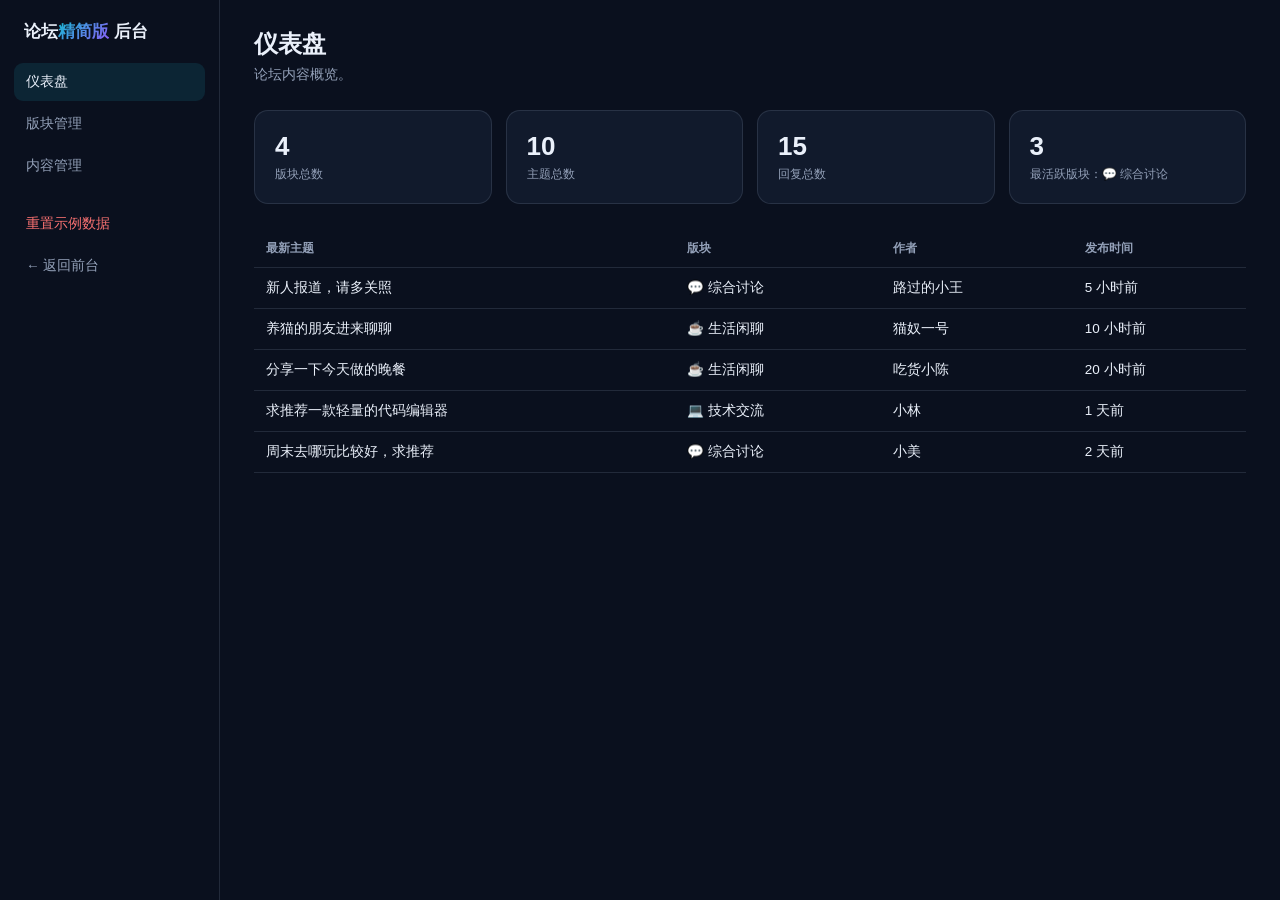
==== admin.html @ 9d1b9095 "Initial commit: functional forum/BBS system with moderation backend (frontend + admin)" ====
<!DOCTYPE html>
<html lang="zh-CN">
<head>
<meta charset="UTF-8">
<meta name="viewport" content="width=device-width, initial-scale=1.0">
<title>版主后台 · 论坛系统（精简开源版）</title>
<link rel="stylesheet" href="style.css">
</head>
<body>
  <div class="admin-layout">
    <aside class="sidebar">
      <div class="brand">论坛<span class="accent">精简版</span> 后台</div>
      <div class="side-link active" data-view="dashboard">仪表盘</div>
      <div class="side-link" data-view="boards">版块管理</div>
      <div class="side-link" data-view="threads">内容管理</div>
      <div class="side-link" id="btnResetData" style="margin-top:20px;color:var(--red)">重置示例数据</div>
      <a href="index.html" class="side-link">← 返回前台</a>
    </aside>

    <main class="admin-main">
      <section id="view-dashboard" class="admin-view active">
        <div class="page-head"><h1>仪表盘</h1><p>论坛内容概览。</p></div>
        <div class="stat-grid" id="statGrid"></div>
        <table>
          <thead><tr><th>最新主题</th><th>版块</th><th>作者</th><th>发布时间</th></tr></thead>
          <tbody id="recentThreadsBody"></tbody>
        </table>
      </section>

      <section id="view-boards" class="admin-view">
        <div class="page-head"><h1>版块管理</h1><p>添加、编辑或删除版块。删除版块会同时删除其下的所有主题和回复。</p></div>
        <div class="table-toolbar">
          <span></span>
          <button class="btn btn-primary btn-sm" id="btnAddBoard">+ 新增版块</button>
        </div>
        <table>
          <thead><tr><th>图标</th><th>版块名称</th><th>简介</th><th>主题数</th><th>操作</th></tr></thead>
          <tbody id="boardsBody"></tbody>
        </table>
      </section>

      <section id="view-threads" class="admin-view">
        <div class="page-head"><h1>内容管理</h1><p>置顶、锁定或删除主题帖。</p></div>
        <table>
          <thead><tr><th>标题</th><th>版块</th><th>作者</th><th>回复数</th><th>浏览数</th><th>状态</th><th>操作</th></tr></thead>
          <tbody id="threadsBody"></tbody>
        </table>
      </section>
    </main>
  </div>

  <div class="modal-backdrop" id="boardModalBackdrop">
    <div class="modal">
      <button class="modal-close" id="btnCloseBoardModal">&times;</button>
      <h2 id="boardModalTitle">新增版块</h2>
      <div id="boardModalMsg"></div>
      <form id="boardForm" novalidate>
        <input type="hidden" id="boardIdInput">
        <div class="field"><label>图标（Emoji）</label><input id="boardIconInput" type="text" required maxlength="4" placeholder="💬"></div>
        <div class="field"><label>版块名称</label><input id="boardNameInput" type="text" required></div>
        <div class="field"><label>简介</label><textarea id="boardDescInput" rows="3" required></textarea></div>
        <button type="submit" class="btn btn-primary btn-block">保存</button>
      </form>
    </div>
  </div>

  <script src="data.js"></script>
  <script src="admin.js"></script>
</body>
</html>
---- style.css ----
:root{--ink:#0A101E;--surface:#111a2c;--surface2:#16223a;--line:rgba(147,160,184,.18);--muted:#93A0B8;--text:#EAF0FA;--cyan:#19B8D4;--violet:#8B5CF6;--green:#3ED598;--red:#F87171;--amber:#F59E0B;--radius:14px;color-scheme:dark}
*{box-sizing:border-box}
body{margin:0;background:var(--ink);color:var(--text);font-family:-apple-system,BlinkMacSystemFont,"Segoe UI","PingFang SC","Microsoft YaHei",sans-serif;min-height:100vh}
a{color:inherit;text-decoration:none}

.topbar{display:flex;align-items:center;justify-content:space-between;padding:16px 32px;border-bottom:1px solid var(--line)}
.brand{font-size:17px;font-weight:700}
.brand .accent{background:linear-gradient(135deg,var(--cyan),var(--violet));-webkit-background-clip:text;background-clip:text;color:transparent}
.nav-link{font-size:13px;color:var(--muted);border:1px solid var(--line);padding:7px 14px;border-radius:8px}
.nav-link:hover{border-color:var(--cyan);color:var(--text)}

.container{max-width:1100px;margin:0 auto;padding:28px 32px}
.page-head h1{font-size:24px;font-weight:700;margin:0 0 6px}
.page-head p{color:var(--muted);font-size:14px;margin:0 0 26px;max-width:700px}

.view{display:none}
.view.active{display:block}

.back-link{display:inline-block;font-size:12.5px;color:var(--muted);margin-bottom:16px}
.back-link:hover{color:var(--cyan)}

/* boards */
.board-grid{display:grid;grid-template-columns:repeat(auto-fill,minmax(260px,1fr));gap:16px}
.board-card{display:flex;gap:14px;background:var(--surface);border:1px solid var(--line);border-radius:var(--radius);padding:20px;cursor:pointer;transition:transform .2s,border-color .2s}
.board-card:hover{transform:translateY(-3px);border-color:rgba(25,184,212,.4)}
.board-card__icon{font-size:30px;line-height:1}
.board-card__body h3{margin:0 0 4px;font-size:15px}
.board-card__body p{margin:0 0 10px;font-size:12.5px;color:var(--muted)}
.board-card__count{font-size:12px;color:var(--cyan);font-weight:600}

/* thread list */
.thread-list{display:flex;flex-direction:column;gap:8px;margin-bottom:30px}
.thread-row{display:flex;justify-content:space-between;align-items:center;gap:16px;background:var(--surface);border:1px solid var(--line);border-radius:10px;padding:14px 16px;cursor:pointer;transition:border-color .2s}
.thread-row:hover{border-color:rgba(25,184,212,.4)}
.thread-row.pinned{border-color:rgba(245,158,11,.35);background:rgba(245,158,11,.05)}
.thread-row__title{font-size:14px;font-weight:600;margin-bottom:4px}
.thread-row__meta{font-size:12px;color:var(--muted)}
.thread-row__stats{display:flex;gap:14px;font-size:12px;color:var(--muted);flex-shrink:0;white-space:nowrap}

/* thread detail */
.thread-detail{background:var(--surface);border:1px solid var(--line);border-radius:var(--radius);padding:24px;margin-bottom:24px}
.thread-detail__badges{margin-bottom:10px}
.thread-detail__badges:empty{display:none}
.thread-detail h1{margin:0 0 10px;font-size:20px}
.thread-detail__meta{font-size:12px;color:var(--muted);margin-bottom:16px;padding-bottom:16px;border-bottom:1px solid var(--line)}
.thread-detail__content{font-size:14px;line-height:1.8;white-space:pre-wrap}

.reply-heading{font-size:15px;margin:0 0 12px}
.reply-list{display:flex;flex-direction:column;gap:10px;margin-bottom:24px}
.reply-item{background:var(--surface);border:1px solid var(--line);border-radius:10px;padding:14px 16px}
.reply-item__meta{font-size:12px;color:var(--muted);margin-bottom:6px}
.reply-item__meta strong{color:var(--text)}
.reply-item__content{font-size:13.5px;line-height:1.7;white-space:pre-wrap}

.post-box{background:var(--surface);border:1px solid var(--line);border-radius:var(--radius);padding:22px;margin-top:10px}
.post-box h3{margin:0 0 14px;font-size:15px}

.locked-msg{background:rgba(248,113,113,.08);border:1px solid rgba(248,113,113,.25);color:var(--red);padding:14px 16px;border-radius:10px;font-size:13.5px;text-align:center}
.empty-hint{color:var(--muted);font-size:13px;padding:30px;text-align:center;border:1px dashed var(--line);border-radius:10px}

.field{display:flex;flex-direction:column;gap:6px;margin-bottom:14px}
.field label{font-size:12px;color:var(--muted);font-weight:600}
.field input,.field select,.field textarea{background:rgba(147,160,184,.06);border:1px solid var(--line);border-radius:8px;padding:9px 11px;color:var(--text);font-family:inherit;font-size:13.5px;outline:none;width:100%}
.field input:focus,.field select:focus,.field textarea:focus{border-color:var(--cyan)}
.field-row{display:grid;grid-template-columns:1fr 1fr;gap:10px}

.btn{font-family:inherit;font-size:13.5px;font-weight:600;padding:10px 18px;border-radius:9px;border:1px solid var(--line);background:transparent;color:var(--text);cursor:pointer}
.btn:hover{border-color:var(--cyan)}
.btn-primary{background:linear-gradient(135deg,var(--cyan),var(--violet));border:none;color:#06121A}
.btn-block{width:100%}
.btn-sm{padding:5px 11px;font-size:12px}
.btn-danger{border-color:rgba(248,113,113,.4);color:var(--red)}

.msg{margin:0 0 14px;font-size:12.5px;padding:9px 12px;border-radius:8px}
.msg.error{background:rgba(248,113,113,.1);border:1px solid rgba(248,113,113,.3);color:var(--red)}
.msg.success{background:rgba(62,213,152,.1);border:1px solid rgba(62,213,152,.3);color:var(--green)}

.modal-backdrop{position:fixed;inset:0;background:rgba(4,8,16,.75);display:none;align-items:center;justify-content:center;padding:20px;z-index:50}
.modal-backdrop.show{display:flex}
.modal{background:var(--surface);border:1px solid var(--line);border-radius:18px;max-width:460px;width:100%;max-height:88vh;overflow:auto;padding:26px}
.modal h2{margin:0 0 6px;font-size:18px}
.modal .sub{color:var(--muted);font-size:12.5px;margin:0 0 18px}
.modal-close{float:right;background:none;border:none;color:var(--muted);font-size:20px;cursor:pointer}

/* admin */
.admin-layout{display:flex;min-height:100vh}
.sidebar{width:220px;flex-shrink:0;border-right:1px solid var(--line);padding:20px 14px}
.sidebar .brand{padding:0 10px 20px}
.side-link{display:block;padding:10px 12px;border-radius:9px;font-size:13.5px;color:var(--muted);margin-bottom:4px;cursor:pointer}
.side-link:hover{background:rgba(147,160,184,.06)}
.side-link.active{background:rgba(25,184,212,.12);color:var(--text)}
.admin-main{flex:1;padding:28px 34px;overflow:auto}
.admin-view{display:none}
.admin-view.active{display:block}

.stat-grid{display:grid;grid-template-columns:repeat(4,1fr);gap:14px;margin-bottom:26px}
.stat-card{background:var(--surface);border:1px solid var(--line);border-radius:var(--radius);padding:20px}
.stat-card .num{font-size:26px;font-weight:800}
.stat-card .label{font-size:12px;color:var(--muted);margin-top:4px}

table{width:100%;border-collapse:collapse;font-size:13.5px}
th{text-align:left;padding:10px 12px;color:var(--muted);font-weight:600;border-bottom:1px solid var(--line);font-size:12px}
td{padding:11px 12px;border-bottom:1px solid var(--line)}
.badge{display:inline-block;font-size:11px;font-weight:700;padding:3px 9px;border-radius:999px}
.badge.pinned{background:rgba(245,158,11,.14);color:var(--amber)}
.badge.locked{background:rgba(248,113,113,.14);color:var(--red)}
.table-actions{display:flex;gap:6px;flex-wrap:wrap}
.table-toolbar{display:flex;justify-content:space-between;align-items:center;margin-bottom:16px}
.filter-row{display:flex;gap:6px}
.filter-btn{font-size:12px;padding:6px 12px;border-radius:999px;border:1px solid var(--line);background:transparent;color:var(--muted);cursor:pointer}
.filter-btn.active{border-color:var(--cyan);color:var(--text)}

@media (max-width:820px){
  .admin-layout{flex-direction:column}
  .sidebar{width:100%;display:flex;overflow-x:auto;border-right:none;border-bottom:1px solid var(--line)}
  .stat-grid{grid-template-columns:repeat(2,1fr)}
  .board-grid{grid-template-columns:1fr}
  .thread-row{flex-direction:column;align-items:flex-start}
}
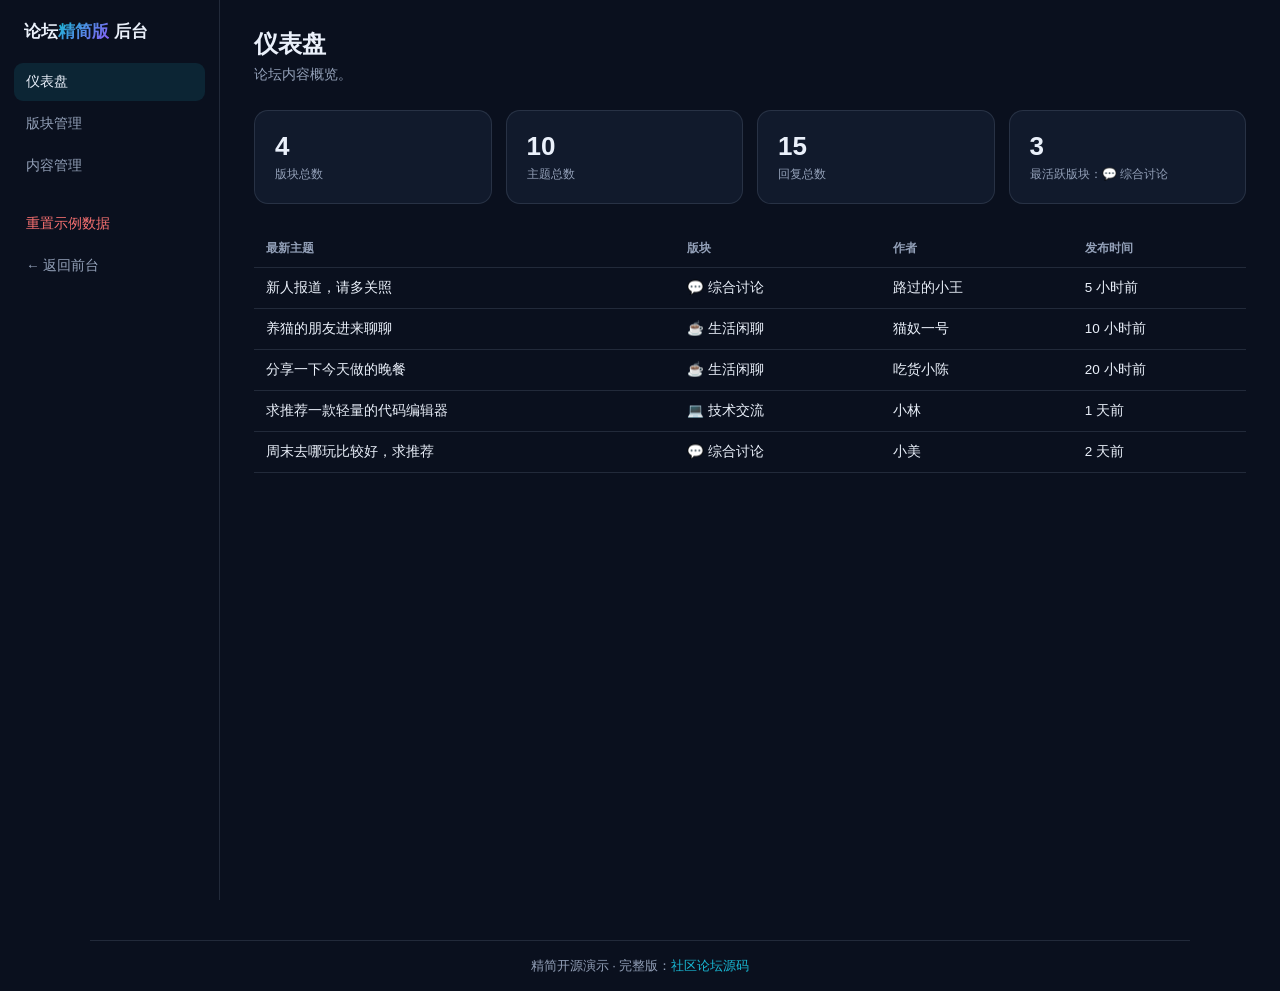
==== commit 521bb11e: "Add footer link to the full commercial product page" ====
--- a/admin.html
+++ b/admin.html
@@ -66,5 +66,7 @@
 
   <script src="data.js"></script>
   <script src="admin.js"></script>
+
+<footer style="margin:40px auto 16px;max-width:1100px;padding:16px 20px 0;border-top:1px solid var(--line,rgba(147,160,184,.18));text-align:center;color:var(--muted,#93A0B8);font-size:13px">精简开源演示 &middot; 完整版：<a href="https://inzyxuashop.com/luntan-yuanma.html" target="_blank" rel="noopener" style="color:var(--cyan,#19B8D4);text-decoration:none">社区论坛源码</a></footer>
 </body>
 </html>
